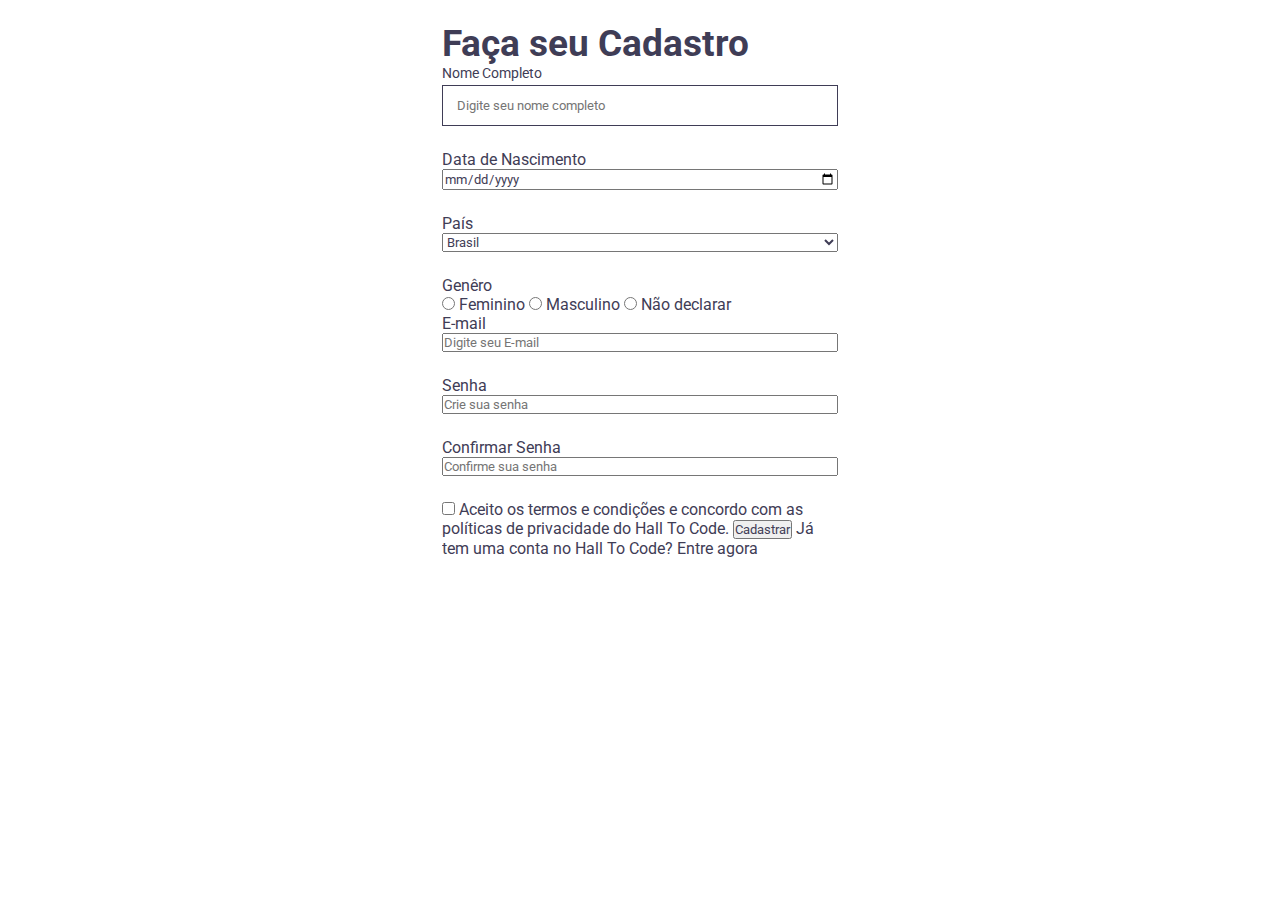
==== HTC-Formularios/index.html @ b02aa72f "Add files via upload" ====
<head>
  <title>Aula - 2 Formulário</title>
  <link rel="preconnect" href="https://fonts.googleapis.com" />
  <link rel="preconnect" href="https://fonts.gstatic.com" crossorigin />
  <link
    href="https://fonts.googleapis.com/css2?family=Roboto:wght@400;500;700&display=swap"
    rel="stylesheet"
  />
  <link href="./style.css" rel="stylesheet" />
</head>

<body>
  <section class="container">
    <form class="form">
      <h1 class="title">Faça seu Cadastro</h1>

      <div class="box">
        <label class="label-field" for="name-field">Nome Completo</label>
        <input
          type="text"
          placeholder="Digite seu nome completo"
          id="name-field"
          required
        />
      </div>

      <div class="box">
        <label for="date-field">Data de Nascimento</label>
        <input type="date" id="date-field" />
      </div>

      <div class="box">
        <label for="country-field">País</label>
        <select id="country-field">
          <option>Brasil</option>
          <option>Argentina</option>
          <option>Chile</option>
          <option>Uruguai</option>
        </select>
      </div>

      <label>Genêro</label>
      <div class="gender-radio">
        <input type="radio" name="inpute-genre" id="feminine-radio" />
        <label for="feminine-radio">Feminino</label>
        <input type="radio" name="inpute-genre" id="masculine-radio" />
        <label for="masculine-radio">Masculino</label>
        <input type="radio" name="inpute-genre" id="dont-declare-radio" />
        <label for="dont-declare-radio">Não declarar</label>
      </div>

      <div class="box">
        <label for="email-field">E-mail</label>
        <input type="text" placeholder="Digite seu E-mail" id="email-field" />
      </div>

      <div class="box">
        <label for="password-field">Senha</label>
        <input
          type="password"
          placeholder="Crie sua senha"
          id="password-field"
        />
      </div>

      <div class="box">
        <label for="confirm-password-field">Confirmar Senha</label>
        <input
          type="password"
          placeholder="Confirme sua senha"
          id="confirm-password-field"
        />
      </div>

      <input type="checkbox" id="EULA-field" />
      <label for="EULA-field">
        Aceito os termos e condições e concordo com as políticas de privacidade
        do Hall To Code.
      </label>

      <button>Cadastrar</button>

      <label>Já tem uma conta no Hall To Code? Entre agora</label>
    </form>
  </section>
</body>
---- HTC-Formularios/style.css ----
* {
  margin: 0;
  padding: 0;
  color: #3f3d56;
  font-family: "Roboto", sans-serif;
  font-weight: 400;
}

body {
  display: flex;
  justify-content: center;
}

.container {
  display: flex;
  flex-direction: column;
  align-items: center;

  max-width: 396px;
  width: 100%;
}

.title {
  font-weight: 700;
  font-size: 37px;
  margin-top: 22px;
}

.box {
  display: flex;
  flex-direction: column;
  width: 100%;
  margin-bottom: 24px;
}

.label-field {
  font-size: 14px;
  margin-bottom: 4px;
}

#name-field {
  width: 100%;
  border: 1px solid;
  padding: 12px 14px;
}
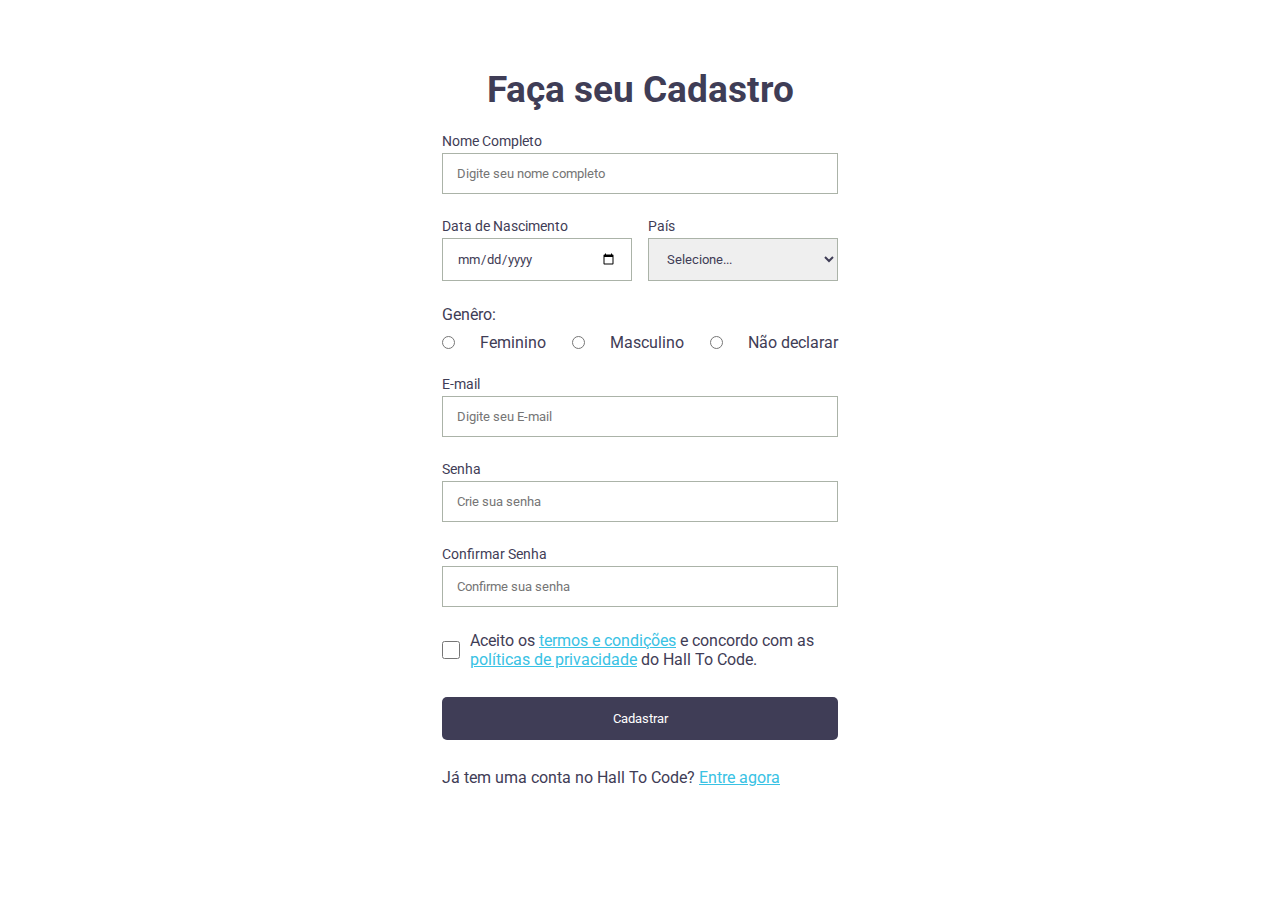
==== commit b5d549e6: "Add files via upload" ====
--- a/HTC-Formularios/index.html
+++ b/HTC-Formularios/index.html
@@ -1,5 +1,5 @@
 <head>
-  <title>Aula - 2 Formulário</title>
+  <title>HTC - Formulário</title>
   <link rel="preconnect" href="https://fonts.googleapis.com" />
   <link rel="preconnect" href="https://fonts.gstatic.com" crossorigin />
   <link
@@ -20,67 +20,87 @@
           type="text"
           placeholder="Digite seu nome completo"
           id="name-field"
+          class="field-input"
+          required
+        />
+      </div>
+
+      <div class="double-box">
+        <div class="box space-between">
+          <label class="label-field" for="date-field">Data de Nascimento</label>
+          <input type="date" id="date-field" required class="field-input" />
+        </div>
+
+        <div class="box space-between">
+          <label class="label-field" for="country-field">País</label>
+          <select id="country-field" class="select">
+            <option>Selecione...</option>
+            <option>Brasil</option>
+            <option>Argentina</option>
+            <option>Chile</option>
+            <option>Uruguai</option>
+          </select>
+        </div>
+      </div>
+
+      <div class="box-genre box">
+        <span class="genre-title">Genêro:</span>
+        <div class="options-genre">
+          <input type="radio" name="inpute-genre" id="feminine-radio" />
+          <label for="feminine-radio">Feminino</label>
+          <input type="radio" name="inpute-genre" id="masculine-radio" />
+          <label for="masculine-radio">Masculino</label>
+          <input type="radio" name="inpute-genre" id="dont-declare-radio" />
+          <label for="dont-declare-radio">Não declarar</label>
+        </div>
+      </div>
+
+      <div class="box">
+        <label class="label-field" for="email-field">E-mail</label>
+        <input
+          type="text"
+          placeholder="Digite seu E-mail"
+          id="email-field"
+          class="field-input"
           required
         />
       </div>
 
       <div class="box">
-        <label for="date-field">Data de Nascimento</label>
-        <input type="date" id="date-field" />
-      </div>
-
-      <div class="box">
-        <label for="country-field">País</label>
-        <select id="country-field">
-          <option>Brasil</option>
-          <option>Argentina</option>
-          <option>Chile</option>
-          <option>Uruguai</option>
-        </select>
-      </div>
-
-      <label>Genêro</label>
-      <div class="gender-radio">
-        <input type="radio" name="inpute-genre" id="feminine-radio" />
-        <label for="feminine-radio">Feminino</label>
-        <input type="radio" name="inpute-genre" id="masculine-radio" />
-        <label for="masculine-radio">Masculino</label>
-        <input type="radio" name="inpute-genre" id="dont-declare-radio" />
-        <label for="dont-declare-radio">Não declarar</label>
-      </div>
-
-      <div class="box">
-        <label for="email-field">E-mail</label>
-        <input type="text" placeholder="Digite seu E-mail" id="email-field" />
-      </div>
-
-      <div class="box">
-        <label for="password-field">Senha</label>
+        <label class="label-field" for="password-field">Senha</label>
         <input
           type="password"
           placeholder="Crie sua senha"
           id="password-field"
+          class="field-input"
+          required
         />
       </div>
 
       <div class="box">
-        <label for="confirm-password-field">Confirmar Senha</label>
+        <label class="label-field" for="confirm-password-field"
+          >Confirmar Senha</label
+        >
         <input
           type="password"
           placeholder="Confirme sua senha"
           id="confirm-password-field"
+          class="field-input"
+          required
         />
       </div>
 
-      <input type="checkbox" id="EULA-field" />
-      <label for="EULA-field">
-        Aceito os termos e condições e concordo com as políticas de privacidade
-        do Hall To Code.
-      </label>
+      <div class="terms">
+        <input class="checkbox-field" type="checkbox" id="EULA-field" />
+        <label for="EULA-field">
+          Aceito os <a href="#">termos e condições</a> e concordo com as
+          <a href="#">políticas de privacidade</a> do Hall To Code.
+        </label>
+      </div>
 
-      <button>Cadastrar</button>
+      <button class="button">Cadastrar</button>
 
-      <label>Já tem uma conta no Hall To Code? Entre agora</label>
+      <label class="account">Já tem uma conta no Hall To Code? <a href="#">Entre agora</a></label>
     </form>
   </section>
 </body>
--- a/HTC-Formularios/style.css
+++ b/HTC-Formularios/style.css
@@ -23,7 +23,18 @@
 .title {
   font-weight: 700;
   font-size: 37px;
-  margin-top: 22px;
+  margin: 68px 0 22px;
+
+  display: flex;
+  justify-content: center;
+}
+
+.double-box,
+.options-genre {
+  display: flex;
+  justify-content: space-between;
+
+  width: 100%;
 }
 
 .box {
@@ -33,13 +44,63 @@
   margin-bottom: 24px;
 }
 
+.space-between {
+  width: 48%;
+}
+
 .label-field {
   font-size: 14px;
   margin-bottom: 4px;
 }
 
-#name-field {
+.field-input,
+.select {
   width: 100%;
-  border: 1px solid;
+  border: 1px solid #abb3a8;
   padding: 12px 14px;
 }
+
+.box-genre {
+  display: flex;
+  flex-direction: column;
+  width: 100%;
+}
+
+.genre-title {
+  margin-bottom: 9px;
+}
+
+.terms {
+  display: flex;
+  margin-bottom: 28px;
+}
+
+.checkbox-field {
+  margin-right: 10px;
+  min-height: 18px;
+  min-width: 18px;
+}
+
+.button {
+  width: 100%;
+  background-color: #3f3d56;
+  color: #ffffff;
+  border: 0;
+  border-radius: 5px;
+  padding: 14px 0;
+  margin-bottom: 28px;
+
+  transition-duration: 300ms;
+}
+
+.button:hover {
+  background-color: #3f3d56ee;
+}
+
+a {
+  color: #39c2e4;
+}
+
+.account{
+  margin-bottom: 30px;
+}
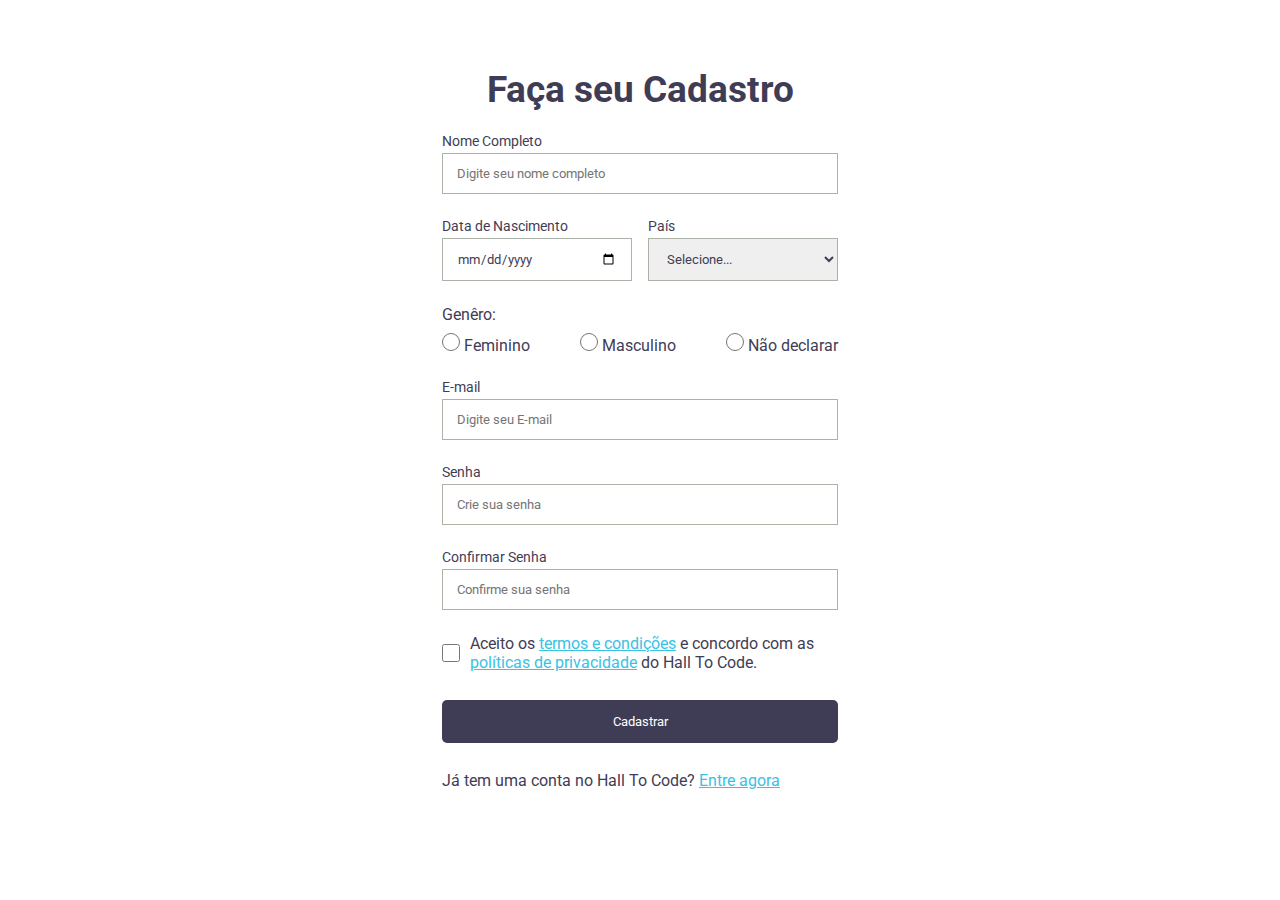
==== commit 24d3c04d: "Add files via upload" ====
--- a/HTC-Formularios/index.html
+++ b/HTC-Formularios/index.html
@@ -45,13 +45,34 @@
 
       <div class="box-genre box">
         <span class="genre-title">Genêro:</span>
-        <div class="options-genre">
-          <input type="radio" name="inpute-genre" id="feminine-radio" />
-          <label for="feminine-radio">Feminino</label>
-          <input type="radio" name="inpute-genre" id="masculine-radio" />
-          <label for="masculine-radio">Masculino</label>
-          <input type="radio" name="inpute-genre" id="dont-declare-radio" />
-          <label for="dont-declare-radio">Não declarar</label>
+        <div class="genre-select-box">
+          <div class="select-genre">
+            <input
+              class="radio-input"
+              type="radio"
+              name="inpute-genre"
+              id="feminine-radio"
+            />
+            <label class="genre" for="feminine-radio">Feminino</label>
+          </div>
+          <div class="select-genre">
+            <input
+              class="radio-input"
+              type="radio"
+              name="inpute-genre"
+              id="masculine-radio"
+            />
+            <label class="genre" for="masculine-radio">Masculino</label>
+          </div>
+          <div class="select-genre">
+            <input
+              class="radio-input"
+              type="radio"
+              name="inpute-genre"
+              id="dont-declare-radio"
+            />
+            <label class="genre" for="dont-declare-radio">Não declarar</label>
+          </div>
         </div>
       </div>
 
@@ -100,7 +121,9 @@
 
       <button class="button">Cadastrar</button>
 
-      <label class="account">Já tem uma conta no Hall To Code? <a href="#">Entre agora</a></label>
+      <label class="account"
+        >Já tem uma conta no Hall To Code? <a href="./html/login.html">Entre agora</a></label
+      >
     </form>
   </section>
 </body>
--- a/HTC-Formularios/style.css
+++ b/HTC-Formularios/style.css
@@ -66,8 +66,19 @@
   width: 100%;
 }
 
+.genre-select-box {
+  display: flex;
+  justify-content: space-between;
+  align-items: center;
+}
+
 .genre-title {
   margin-bottom: 9px;
+}
+
+.radio-input {
+  min-height: 18px;
+  min-width: 18px;
 }
 
 .terms {
@@ -101,6 +112,6 @@
   color: #39c2e4;
 }
 
-.account{
+.account {
   margin-bottom: 30px;
 }
